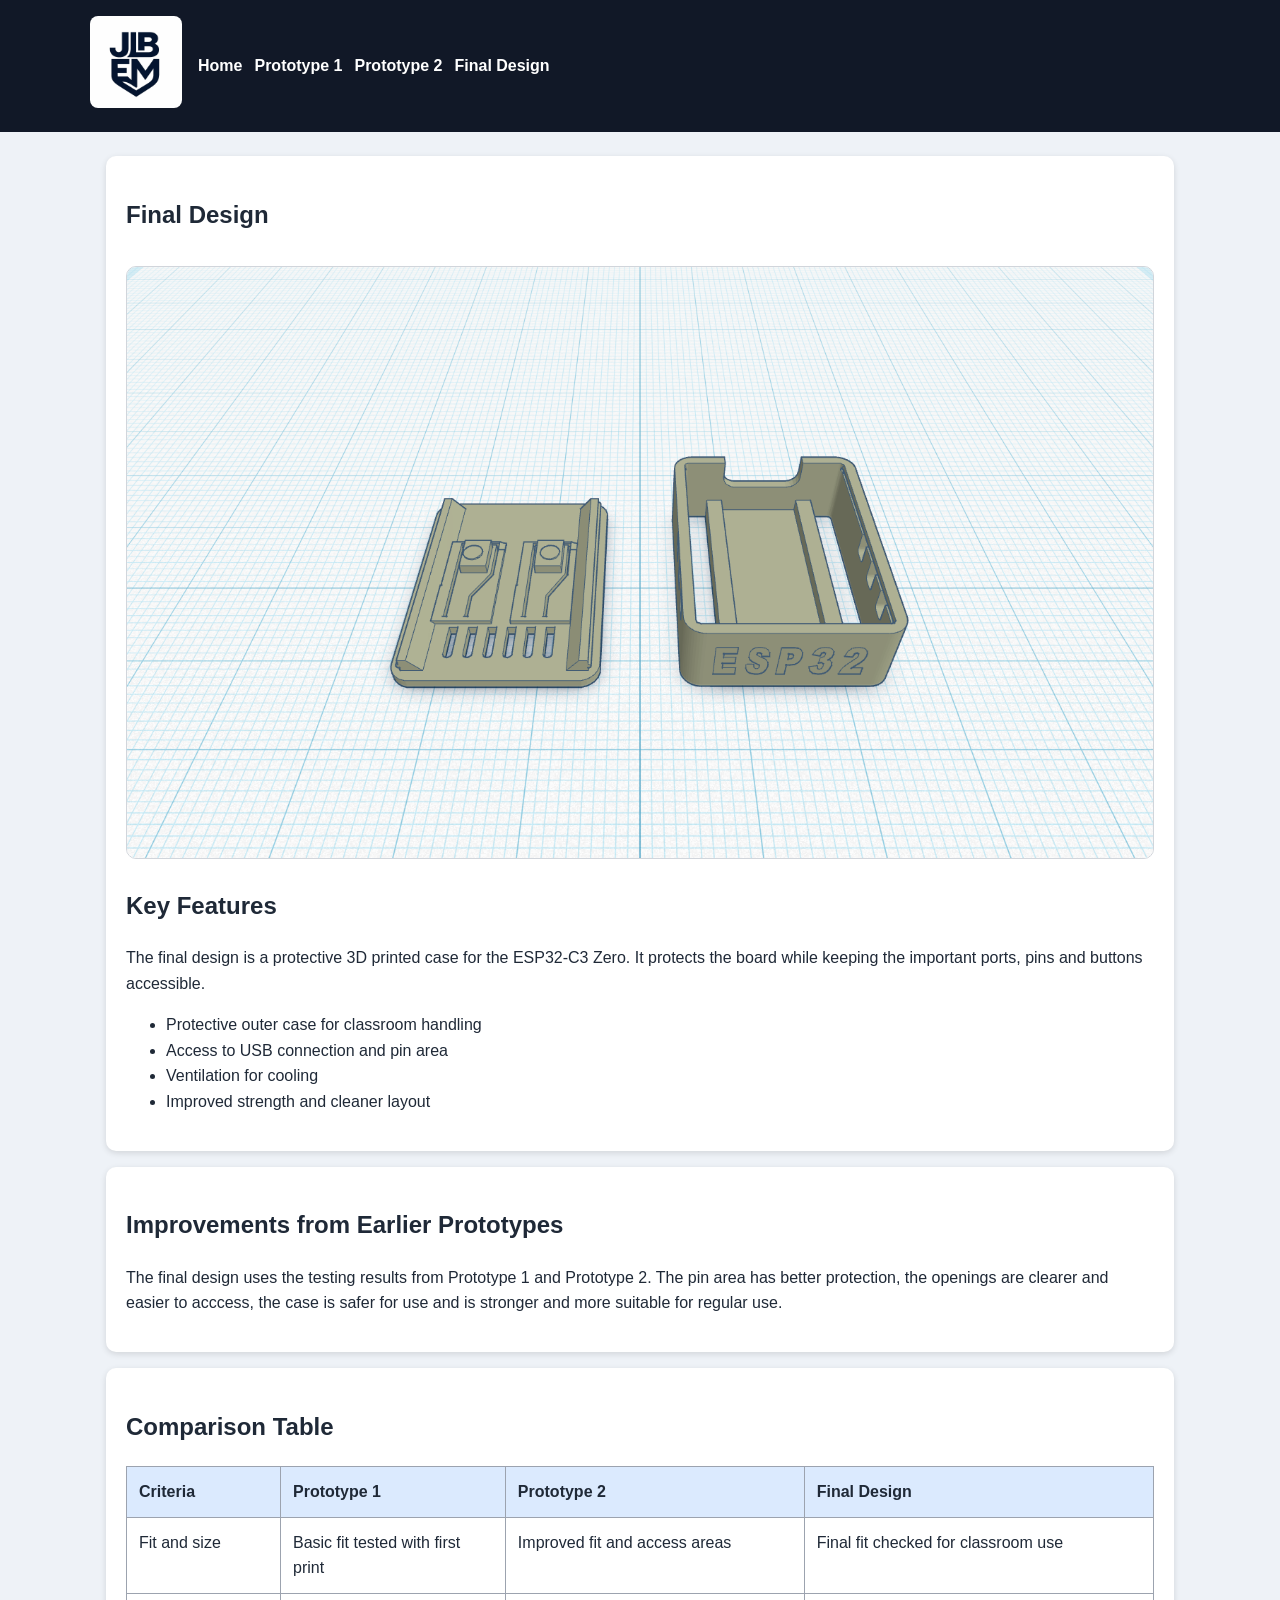
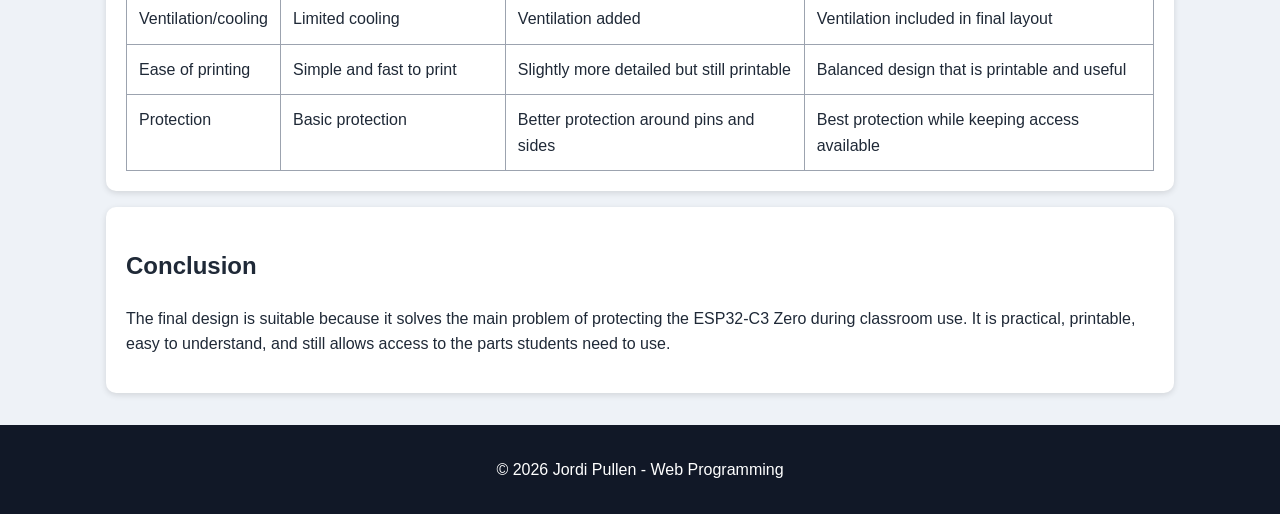
==== pages/final.html @ f1f71875 "Add files via upload" ====
<!DOCTYPE html>
<html lang="en">

<head>
    <meta charset="UTF-8">
    <meta name="viewport" content="width=device-width, initial-scale=1.0">
    <title>Final Design</title>
    <link rel="stylesheet" href="../css/style.css">
</head>

<body>
    <header>
        <nav aria-label="Main navigation">
            <a class="logo-link" href="index.html">
                <img src="../images/logo.png" alt="ESP32 case project logo">
            </a>
            <ul>
                <li><a href="../index.html">Home</a></li>
                <li><a href="/pages/prototype1.html">Prototype 1</a></li>
                <li><a href="/pages/prototype2.html">Prototype 2</a></li>
                <li><a href="/pages/final.html">Final Design</a></li>
            </ul>
        </nav>
    </header>
    <main>
        <section>
            <h1>Final Design</h1>
            <img class="prototype-image" src="../images/final.png"
                alt="Diagram of the final ESP32-C3 Zero protective case design">
            <h2>Key Features</h2>
            <p>The final design is a protective 3D printed case for the ESP32-C3 Zero. It protects the board while
                keeping the important ports, pins and buttons accessible.</p>
            <ul>
                <li>Protective outer case for classroom handling</li>
                <li>Access to USB connection and pin area</li>
                <li>Ventilation for cooling</li>
                <li>Improved strength and cleaner layout</li>
            </ul>
        </section>

        <section>
            <h2>Improvements from Earlier Prototypes</h2>
            <p>The final design uses the testing results from Prototype 1 and Prototype 2. The pin area has better
                protection, the openings are clearer and easier to acccess, the case is safer for use and is stronger
                and more suitable for regular use.</p>
        </section>

        <section>
            <h2>Comparison Table</h2>
            <table>
                <thead>
                    <tr>
                        <th>Criteria</th>
                        <th>Prototype 1</th>
                        <th>Prototype 2</th>
                        <th>Final Design</th>
                    </tr>
                </thead>
                <tbody>
                    <tr>
                        <td>Fit and size</td>
                        <td>Basic fit tested with first print</td>
                        <td>Improved fit and access areas</td>
                        <td>Final fit checked for classroom use</td>
                    </tr>
                    <tr>
                        <td>Ventilation/cooling</td>
                        <td>Limited cooling</td>
                        <td>Ventilation added</td>
                        <td>Ventilation included in final layout</td>
                    </tr>
                    <tr>
                        <td>Ease of printing</td>
                        <td>Simple and fast to print</td>
                        <td>Slightly more detailed but still printable</td>
                        <td>Balanced design that is printable and useful</td>
                    </tr>
                    <tr>
                        <td>Protection</td>
                        <td>Basic protection</td>
                        <td>Better protection around pins and sides</td>
                        <td>Best protection while keeping access available</td>
                    </tr>
                </tbody>
            </table>
        </section>

        <section>
            <h2>Conclusion</h2>
            <p>The final design is suitable because it solves the main problem of protecting the ESP32-C3 Zero during
                classroom use. It is practical, printable, easy to understand, and still allows access to the parts
                students need to use.</p>
        </section>
    </main>
    <footer>
        <p>&copy; 2026 Jordi Pullen - Web Programming</p>
    </footer>
</body>

</html>
---- css/style.css ----
* {
    box-sizing: border-box;
}

body {
    margin: 0;
    font-family: Arial, Helvetica, sans-serif;
    background: #eef2f7;
    color: #1f2937;
    line-height: 1.6;
}

header {
    background: #111827;
    color: white;
    padding: 1rem;
}

nav {
    display: flex;
    align-items: center;
    gap: 1rem;
    max-width: 1100px;
    margin: 0 auto;
}

.logo-link img {
    width: 92px;
    height: auto;
    border-radius: 8px;
}

nav ul {
    display: flex;
    flex-wrap: wrap;
    gap: 0.75rem;
    list-style: none;
    padding: 0;
    margin: 0;
}

nav a {
    color: white;
    text-decoration: none;
    font-weight: bold;
}

nav a:hover,
nav a:focus {
    text-decoration: underline;
}

main {
    max-width: 1100px;
    margin: 1.5rem auto;
    padding: 0 1rem;
}

section {
    background: white;
    padding: 1.25rem;
    margin-bottom: 1rem;
    border-radius: 10px;
    box-shadow: 0 2px 6px rgba(0, 0, 0, 0.12);
}

.hero-image,
.prototype-image {
    max-width: 100%;
    height: auto;
    border: 1px solid #d1d5db;
    border-radius: 10px;
    margin-top: 0.75rem;
}

.card-grid {
    display: grid;
    grid-template-columns: repeat(auto-fit, minmax(230px, 1fr));
    gap: 1rem;
}

.card {
    border: 1px solid #d1d5db;
    border-radius: 10px;
    padding: 1rem;
    background: #f9fafb;
}

table {
    width: 100%;
    border-collapse: collapse;
    margin-top: 0.5rem;
}

th,
td {
    border: 1px solid #9ca3af;
    padding: 0.75rem;
    text-align: left;
    vertical-align: top;
}

th {
    background: #dbeafe;
}

form {
    display: grid;
    gap: 0.8rem;
}

label {
    font-weight: bold;
}

input,
select,
textarea,
button {
    width: 100%;
    padding: 0.65rem;
    font-size: 1rem;
}

button {
    background: #2563eb;
    color: white;
    border: 0;
    border-radius: 6px;
    cursor: pointer;
    font-weight: bold;
}

button:hover,
button:focus {
    background: #1d4ed8;
}

footer {
    background: #111827;
    color: white;
    text-align: center;
    padding: 1rem;
    margin-top: 2rem;
}
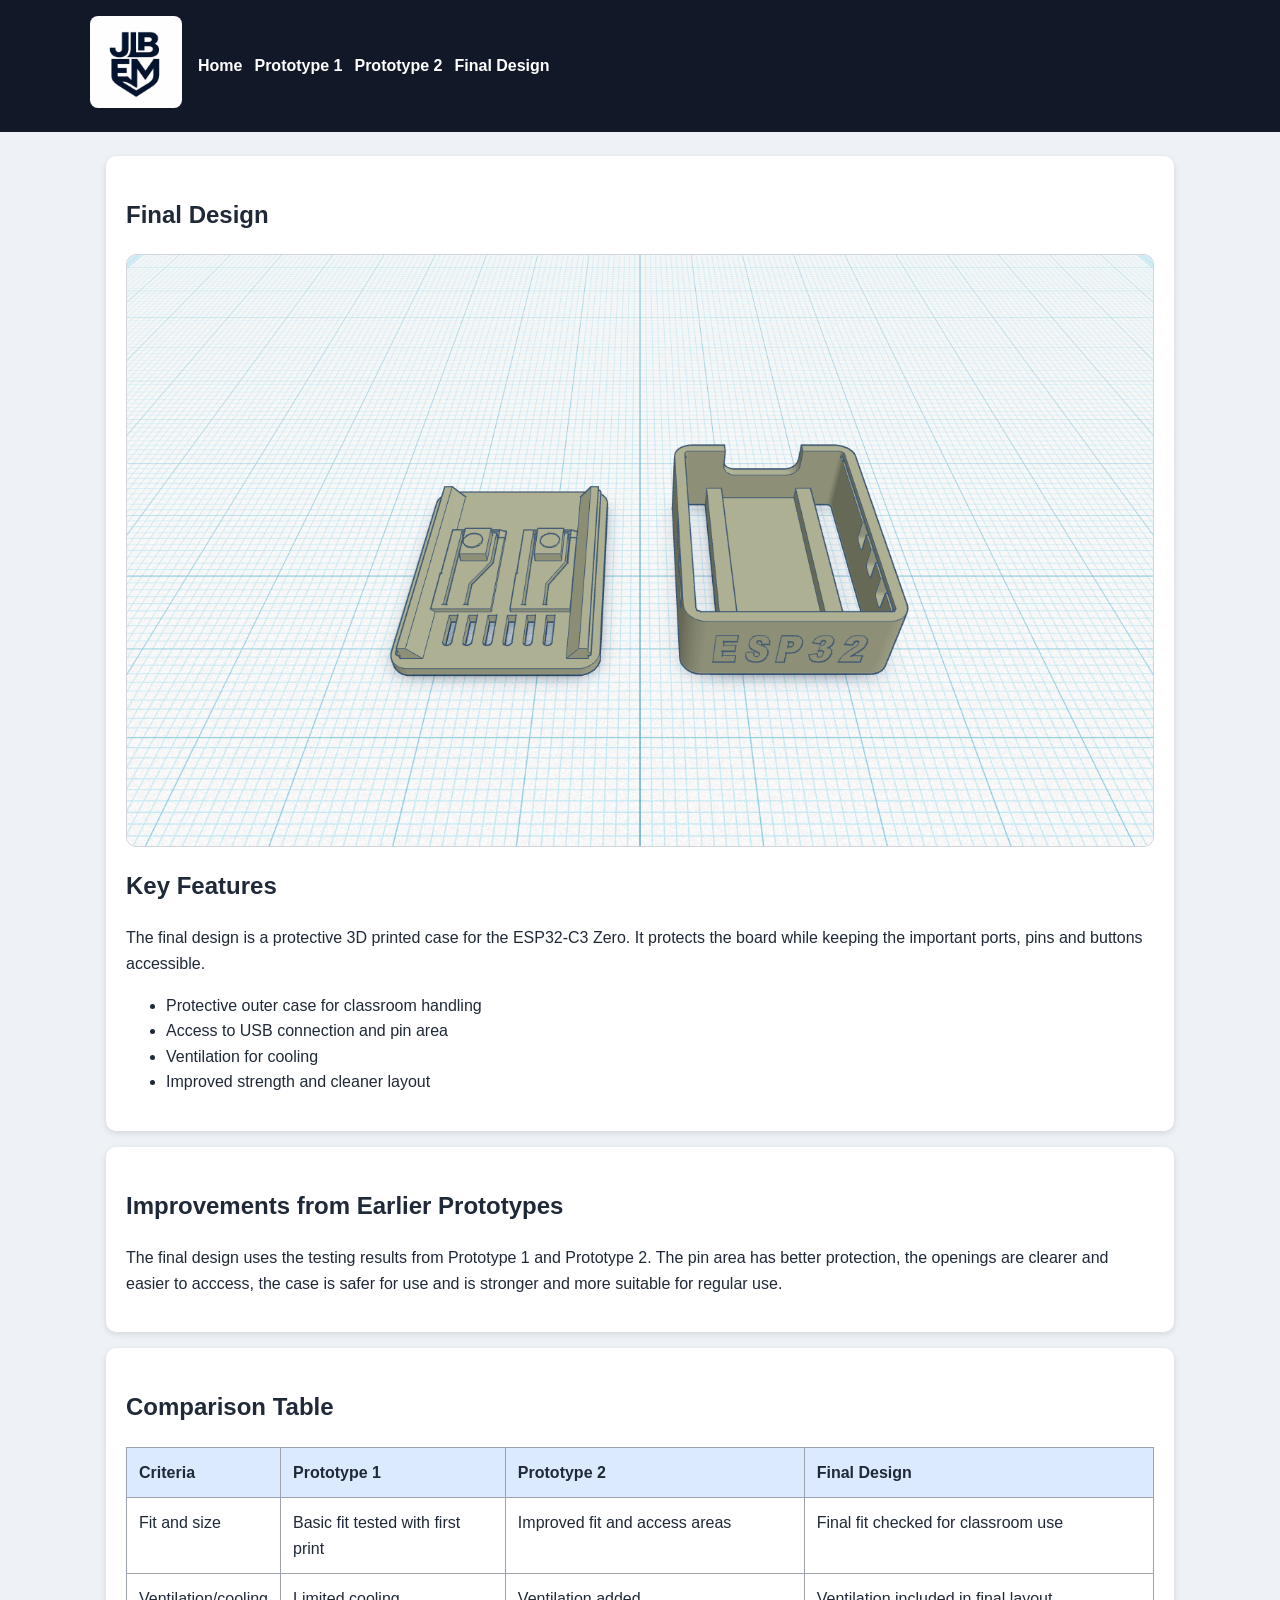
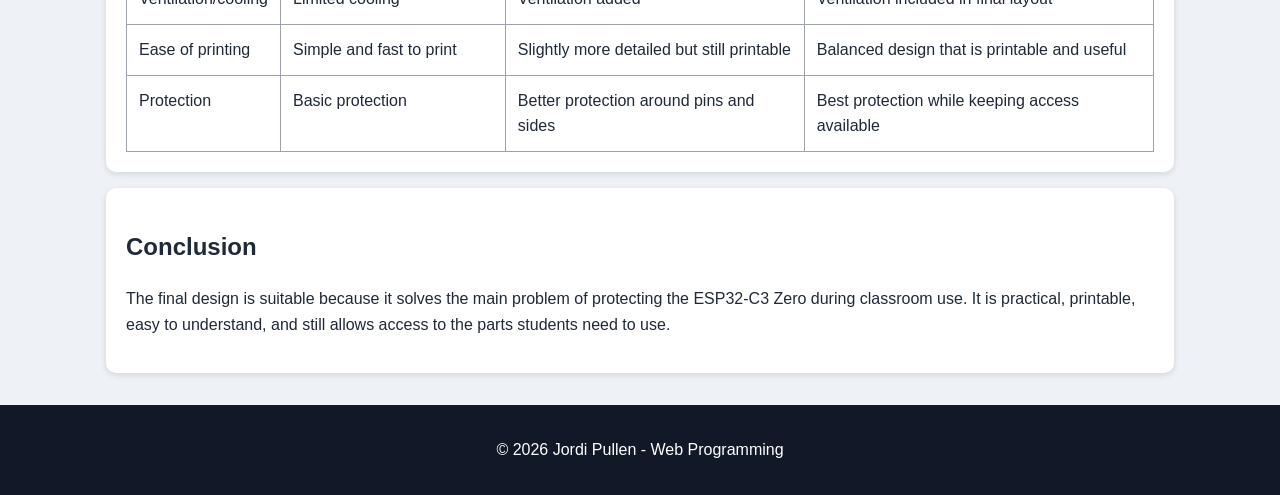
==== commit bb417326: "Add files via upload" ====
--- a/pages/final.html
+++ b/pages/final.html
@@ -11,14 +11,14 @@
 <body>
     <header>
         <nav aria-label="Main navigation">
-            <a class="logo-link" href="index.html">
+            <a class="logo-link" href="../index.html">
                 <img src="../images/logo.png" alt="ESP32 case project logo">
             </a>
             <ul>
                 <li><a href="../index.html">Home</a></li>
-                <li><a href="/pages/prototype1.html">Prototype 1</a></li>
-                <li><a href="/pages/prototype2.html">Prototype 2</a></li>
-                <li><a href="/pages/final.html">Final Design</a></li>
+                <li><a href="prototype1.html">Prototype 1</a></li>
+                <li><a href="prototype2.html">Prototype 2</a></li>
+                <li><a href="final.html">Final Design</a></li>
             </ul>
         </nav>
     </header>
--- a/css/style.css
+++ b/css/style.css
@@ -3,46 +3,106 @@
 }
 
 body {
+    background-color: rgb(238, 242, 247);
+    color: rgb(31, 41, 55);
+    font-family: Arial, Helvetica, sans-serif;
+    line-height: 1.6;
     margin: 0;
-    font-family: Arial, Helvetica, sans-serif;
-    background: #eef2f7;
-    color: #1f2937;
-    line-height: 1.6;
+}
+
+button {
+    background-color: rgb(37, 99, 235);
+    border: none;
+    border-radius: 6px;
+    color: white;
+    cursor: pointer;
+    font-weight: bold;
+}
+
+button:hover,
+button:focus {
+    background-color: rgb(29, 78, 216);
+}
+
+.card {
+    background-color: rgb(249, 250, 251);
+    border: 1px solid rgb(209, 213, 219);
+    border-radius: 10px;
+    padding: 1rem;
+}
+
+.card-grid {
+    display: grid;
+    gap: 1rem;
+    grid-template-columns: repeat(auto-fit, minmax(230px, 1fr));
+}
+
+footer {
+    background-color: rgb(17, 24, 39);
+    color: white;
+    margin-top: 2rem;
+    padding: 1rem;
+    text-align: center;
+}
+
+form {
+    display: grid;
+    gap: 0.8rem;
 }
 
 header {
-    background: #111827;
+    background-color: rgb(17, 24, 39);
     color: white;
     padding: 1rem;
 }
 
-nav {
-    display: flex;
-    align-items: center;
-    gap: 1rem;
-    max-width: 1100px;
-    margin: 0 auto;
+input,
+select,
+textarea,
+button {
+    font-size: 1rem;
+    padding: 0.65rem;
+    width: 100%;
+}
+
+label {
+    font-weight: bold;
 }
 
 .logo-link img {
+    border-radius: 8px;
+    height: auto;
     width: 92px;
-    height: auto;
-    border-radius: 8px;
 }
 
-nav ul {
+main {
+    margin: 1.5rem auto;
+    max-width: 1100px;
+    padding: 0 1rem;
+}
+
+.micro-image {
+    border: 1px solid rgb(209, 213, 219);
+    border-radius: 10px;
+    display: block;
+    height: auto;
+    margin: 0.75rem auto 0;
+    max-width: 100%;
+    width: 450px;
+}
+
+nav {
+    align-items: center;
     display: flex;
-    flex-wrap: wrap;
-    gap: 0.75rem;
-    list-style: none;
-    padding: 0;
-    margin: 0;
+    gap: 1rem;
+    margin: 0 auto;
+    max-width: 1100px;
 }
 
 nav a {
     color: white;
+    font-weight: bold;
     text-decoration: none;
-    font-weight: bold;
 }
 
 nav a:hover,
@@ -50,96 +110,46 @@
     text-decoration: underline;
 }
 
-main {
-    max-width: 1100px;
-    margin: 1.5rem auto;
-    padding: 0 1rem;
+nav ul {
+    display: flex;
+    flex-wrap: wrap;
+    gap: 0.75rem;
+    list-style-type: none;
+    margin: 0;
+    padding: 0;
+}
+
+.prototype-image {
+    border: 1px solid rgb(209, 213, 219);
+    border-radius: 10px;
+    display: block;
+    height: auto;
+    margin-top: 0.75rem;
+    max-width: 100%;
 }
 
 section {
-    background: white;
-    padding: 1.25rem;
-    margin-bottom: 1rem;
+    background-color: white;
     border-radius: 10px;
     box-shadow: 0 2px 6px rgba(0, 0, 0, 0.12);
-}
-
-.hero-image,
-.prototype-image {
-    max-width: 100%;
-    height: auto;
-    border: 1px solid #d1d5db;
-    border-radius: 10px;
-    margin-top: 0.75rem;
-}
-
-.card-grid {
-    display: grid;
-    grid-template-columns: repeat(auto-fit, minmax(230px, 1fr));
-    gap: 1rem;
-}
-
-.card {
-    border: 1px solid #d1d5db;
-    border-radius: 10px;
-    padding: 1rem;
-    background: #f9fafb;
+    margin-bottom: 1rem;
+    padding: 1.25rem;
 }
 
 table {
-    width: 100%;
     border-collapse: collapse;
     margin-top: 0.5rem;
+    width: 100%;
+}
+
+th {
+    background-color: rgb(219, 234, 254);
 }
 
 th,
 td {
-    border: 1px solid #9ca3af;
+    border: 1px solid rgb(156, 163, 175);
     padding: 0.75rem;
     text-align: left;
     vertical-align: top;
-}
-
-th {
-    background: #dbeafe;
-}
-
-form {
-    display: grid;
-    gap: 0.8rem;
-}
-
-label {
-    font-weight: bold;
-}
-
-input,
-select,
-textarea,
-button {
-    width: 100%;
-    padding: 0.65rem;
-    font-size: 1rem;
-}
-
-button {
-    background: #2563eb;
-    color: white;
-    border: 0;
-    border-radius: 6px;
-    cursor: pointer;
-    font-weight: bold;
-}
-
-button:hover,
-button:focus {
-    background: #1d4ed8;
-}
-
-footer {
-    background: #111827;
-    color: white;
-    text-align: center;
-    padding: 1rem;
-    margin-top: 2rem;
-}
+}
